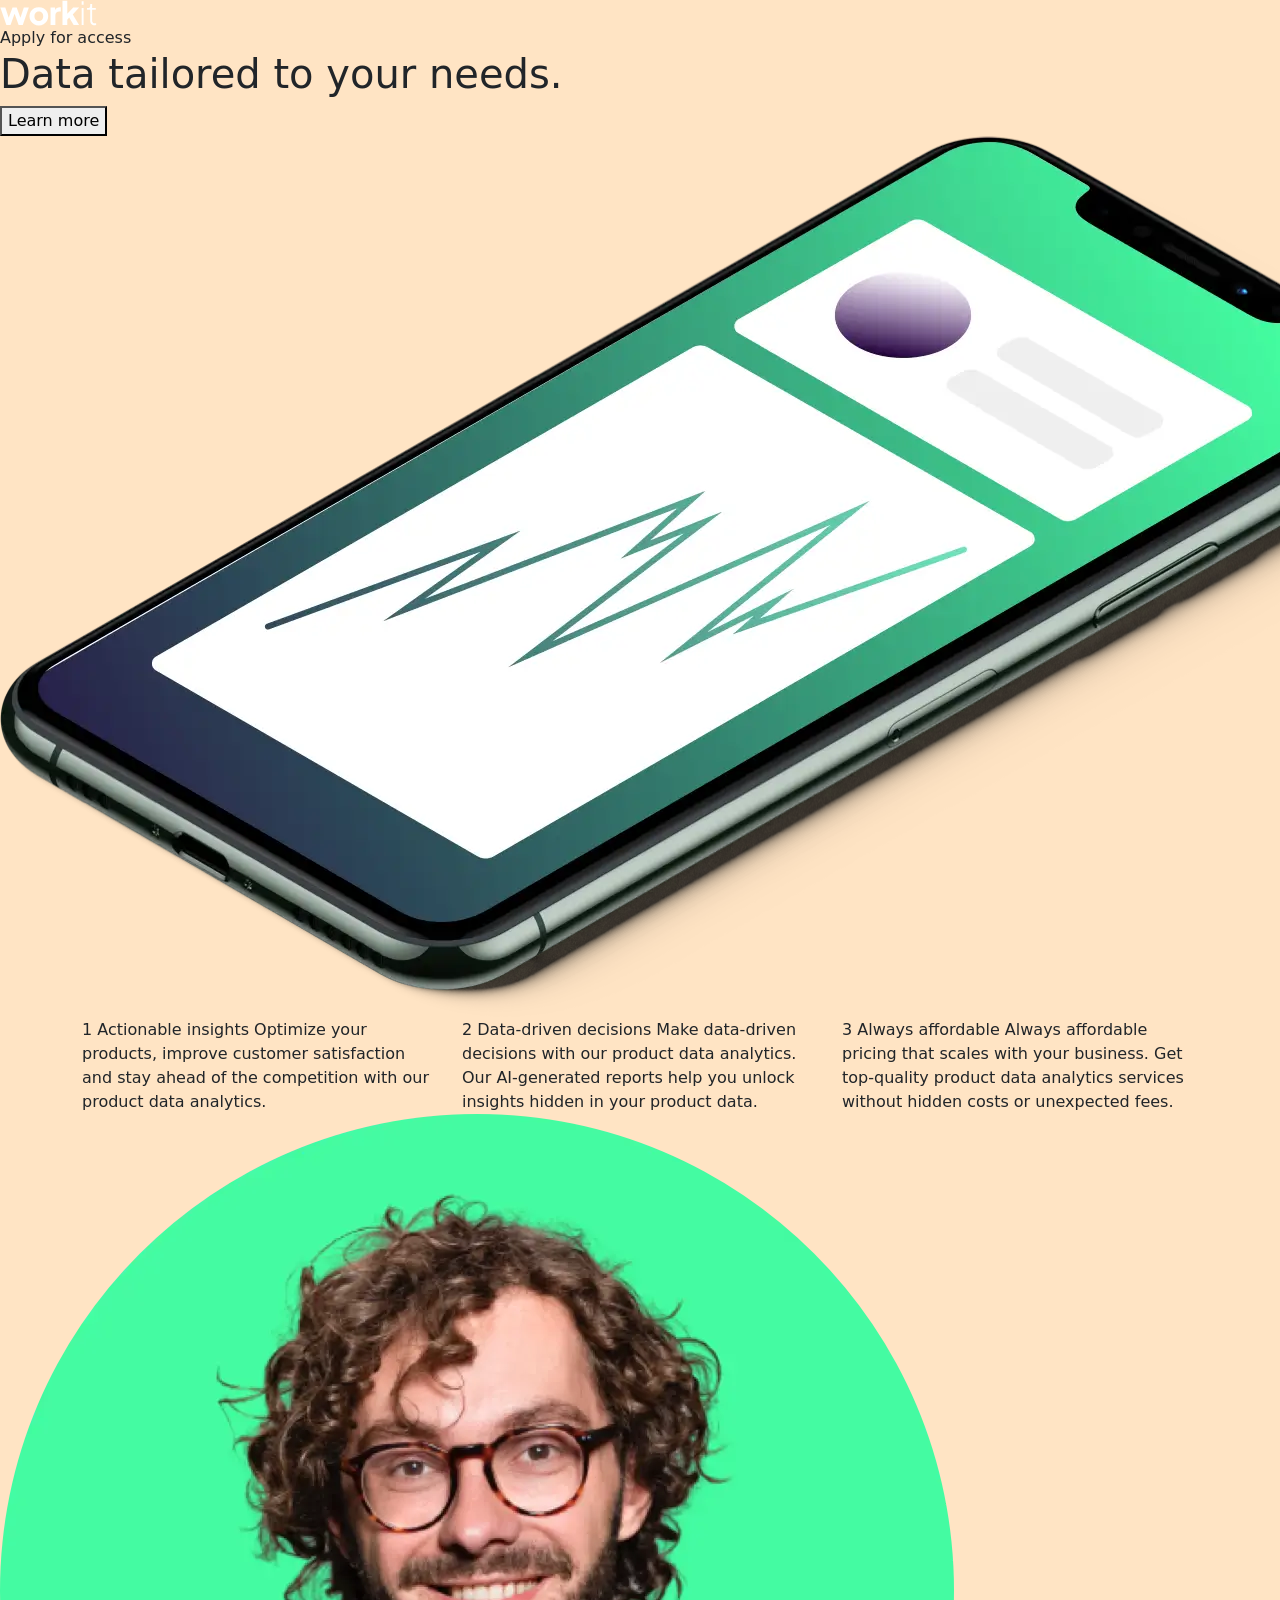
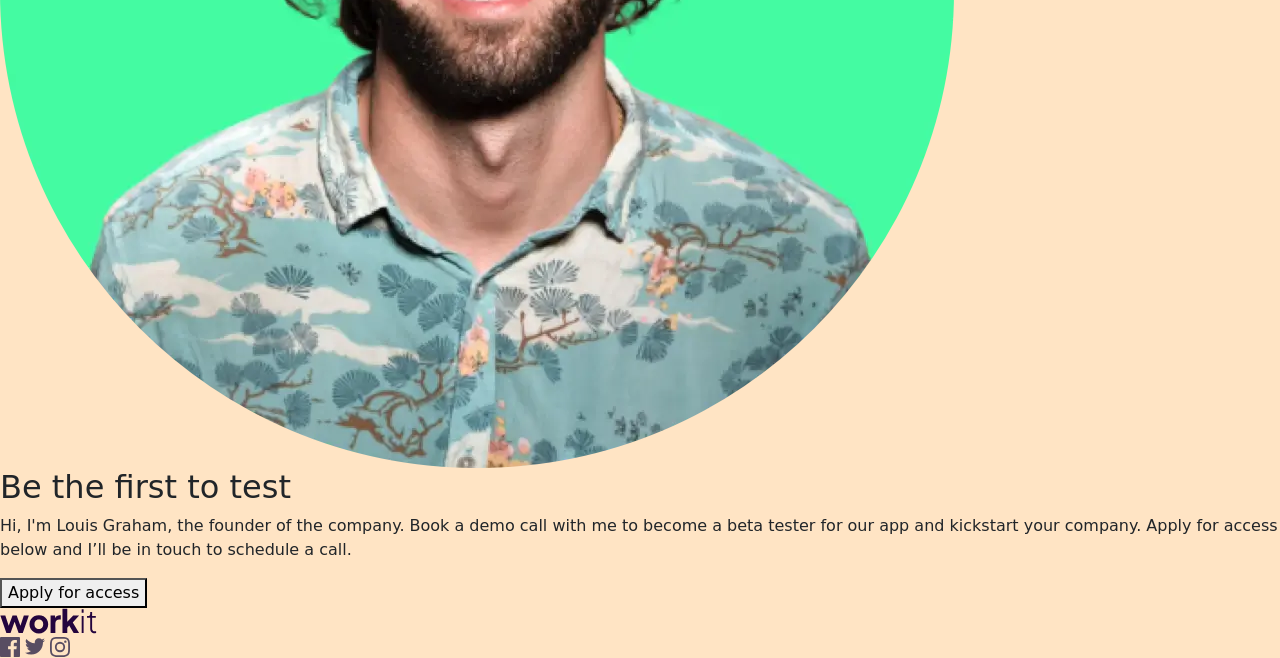
==== starter-code/index.html @ 794b06cb "inditial html structure and images" ====
<!DOCTYPE html>
<html lang="en">
<head>
  <meta charset="UTF-8">
  <meta name="viewport" content="width=device-width, initial-scale=1.0">
  <link href="https://cdn.jsdelivr.net/npm/bootstrap@5.3.0-alpha3/dist/css/bootstrap.min.css" rel="stylesheet" integrity="sha384-KK94CHFLLe+nY2dmCWGMq91rCGa5gtU4mk92HdvYe+M/SXH301p5ILy+dN9+nJOZ" crossorigin="anonymous">
  <script defer src="https://cdn.jsdelivr.net/npm/bootstrap@5.3.0-alpha3/dist/js/bootstrap.bundle.min.js" integrity="sha384-ENjdO4Dr2bkBIFxQpeoTz1HIcje39Wm4jDKdf19U8gI4ddQ3GYNS7NTKfAdVQSZe" crossorigin="anonymous"></script>
  <link rel="icon" type="image/png" sizes="32x32" href="./assets/images/favicon-32x32.png">
  <title>Frontend Mentor | Workit landing page</title>
  <link rel="stylesheet" href="style.css">
</head>
<body>
  <section class="first__section">
    <header>
      <div class="logo__container__light">
        <img src="/starter-code/assets/images/logo-light.svg" alt="logo">
      </div>
      <span class="apply">Apply for access</span>
    </header>
    <img src="/starter-code/assets/images/bg-pattern-1.svg" alt="swirly1" class="bg__pattern1 bg">
    <img src="/starter-code/assets/images/bg-pattern-2.svg" alt="swirly2" class="bg__pattern2 bg">
    <div class="intro__section">
      <h1>Data tailored to your needs.</h1>
      <button type="button">Learn more</button>
    </div>
    <div class="hero__container">
      <img src="../starter-code/assets/images/image-hero.webp" alt="smartphone">
    </div>
  </section>
  <section class="highlights">
    <div class="container">
      <div class="row">
        <div class="col-sm">
          1

          Actionable insights
  
          Optimize your products, improve customer satisfaction and stay ahead of the competition 
          with our product data analytics.
        </div>
        <div class="col-sm">
          2

          Data-driven decisions

          Make data-driven decisions with our product data analytics. Our AI-generated reports help 
          you unlock insights hidden in your product data.
        </div>
        <div class="col-sm">
          3

          Always affordable

          Always affordable pricing that scales with your business. Get top-quality product data 
          analytics services without hidden costs or unexpected fees.
        </div>
      </div>
    </div>
  </section>
  <section class="founder">
    <div class="founder__image__container">
      <img src="../starter-code/assets/images/image-founder.webp" alt="founder guy">
    </div>
    <div class="founder__info">
      <img src="/starter-code/assets/images/bg-pattern-3.svg" alt="swirly3" class="bg__pattern3 bg">
      <h2>Be the first to test</h2>
      <p> Hi, I'm Louis Graham, the founder of the company. Book a demo call with me to become a 
        beta tester for our app and kickstart your company. Apply for access below and I’ll be 
        in touch to schedule a call.</p>
      <button>Apply for access</button>
    </div>
  </section>
  <section class="socials">
    <div class="logo__container__dark">
      <img src="../starter-code/assets/images/logo-dark.svg" alt="logo">
    </div>
    <div class="social__icons__container">
      <img src="../starter-code/assets/images/icon-facebook.svg" alt="facebook icon" class="facebook">
      <img src="/starter-code/assets/images/icon-twitter.svg" alt="twitter icon" class="twitter">
      <img src="assets/images/icon-instagram.svg" alt="instagram icon" class="insta">
    </div>
  </section>
</body>
</html>
---- starter-code/style.css ----
body {
    background-color: bisque;
}

.bg {
    display: none;
}
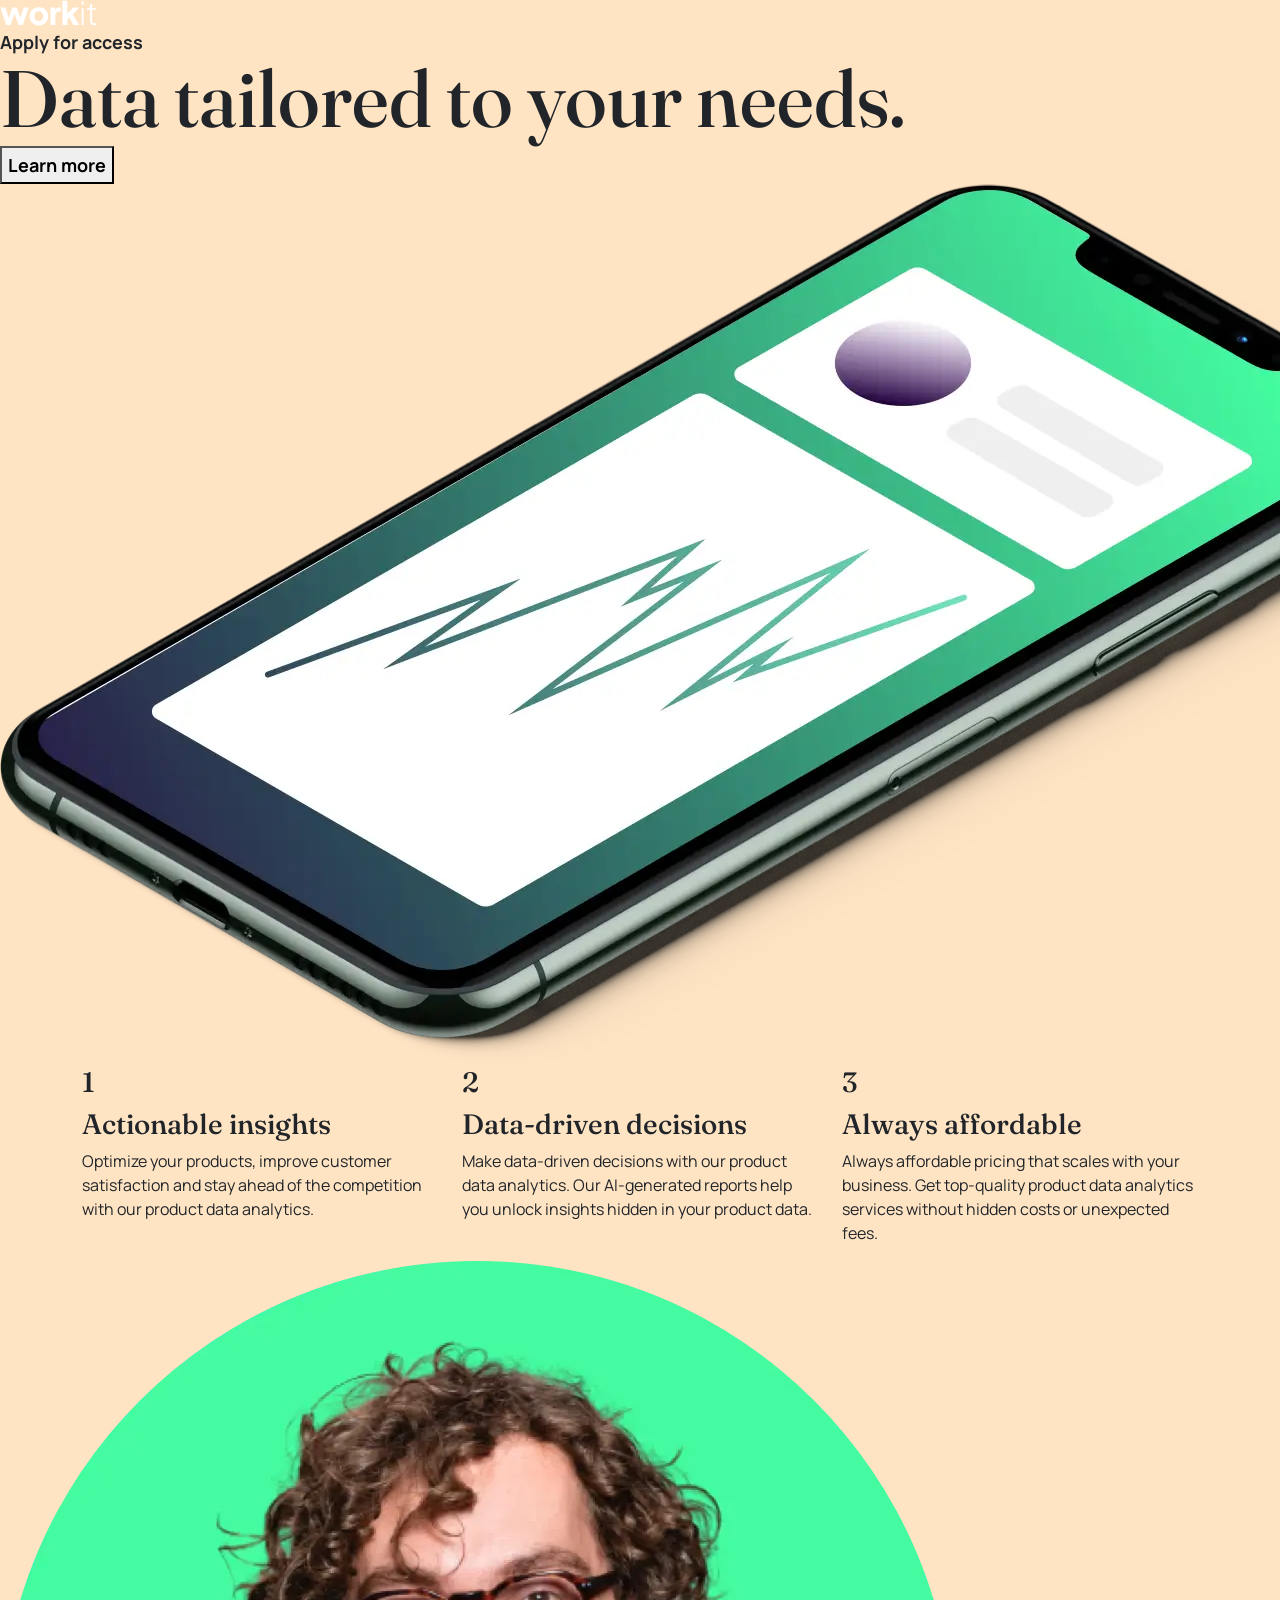
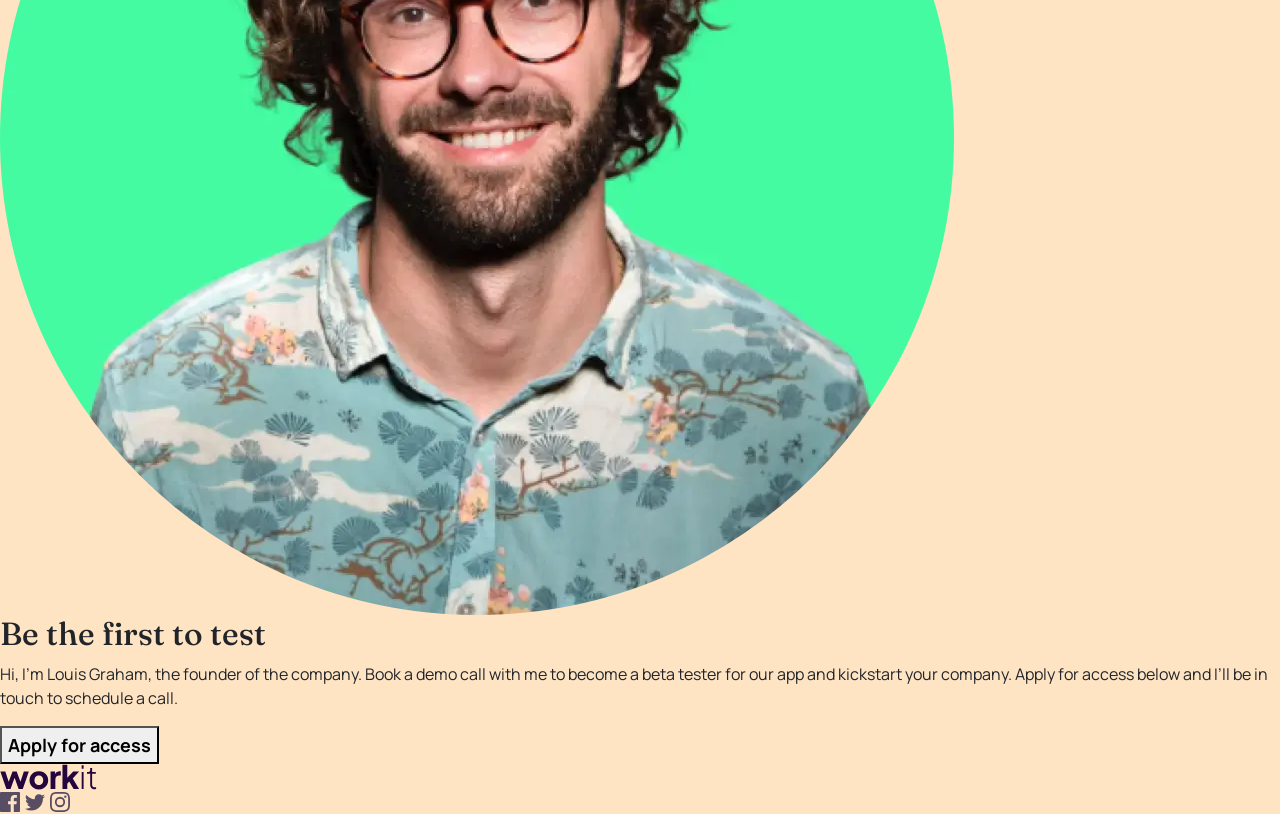
==== commit 8b5a798e: "bootstrap and font sizes" ====
--- a/starter-code/index.html
+++ b/starter-code/index.html
@@ -7,6 +7,12 @@
   <script defer src="https://cdn.jsdelivr.net/npm/bootstrap@5.3.0-alpha3/dist/js/bootstrap.bundle.min.js" integrity="sha384-ENjdO4Dr2bkBIFxQpeoTz1HIcje39Wm4jDKdf19U8gI4ddQ3GYNS7NTKfAdVQSZe" crossorigin="anonymous"></script>
   <link rel="icon" type="image/png" sizes="32x32" href="./assets/images/favicon-32x32.png">
   <title>Frontend Mentor | Workit landing page</title>
+  <link rel="preconnect" href="https://fonts.googleapis.com">
+  <link rel="preconnect" href="https://fonts.gstatic.com" crossorigin>
+  <link href="https://fonts.googleapis.com/css2?family=Fraunces:wght@700&display=swap" rel="stylesheet">
+  <link rel="preconnect" href="https://fonts.googleapis.com">
+  <link rel="preconnect" href="https://fonts.gstatic.com" crossorigin>
+  <link href="https://fonts.googleapis.com/css2?family=Manrope:wght@400;700&display=swap" rel="stylesheet">
   <link rel="stylesheet" href="style.css">
 </head>
 <body>
@@ -31,28 +37,26 @@
     <div class="container">
       <div class="row">
         <div class="col-sm">
-          1
-
-          Actionable insights
-  
-          Optimize your products, improve customer satisfaction and stay ahead of the competition 
-          with our product data analytics.
+          <h3 class="number">1</h3>
+          <h3 class="title">Actionable insights</h3>
+          <p class="explanation">
+            Optimize your products, improve customer satisfaction and stay ahead of the competition 
+            with our product data analytics.
+          </p>
         </div>
         <div class="col-sm">
-          2
-
-          Data-driven decisions
-
-          Make data-driven decisions with our product data analytics. Our AI-generated reports help 
-          you unlock insights hidden in your product data.
+          <h3 class="number">2</h3>
+          <h3 class="title">Data-driven decisions</h3>
+          <p class="explanation">
+            Make data-driven decisions with our product data analytics. Our AI-generated reports help 
+            you unlock insights hidden in your product data.
+          </p>
         </div>
         <div class="col-sm">
-          3
-
-          Always affordable
-
-          Always affordable pricing that scales with your business. Get top-quality product data 
-          analytics services without hidden costs or unexpected fees.
+          <h3 class="number">3</h3>
+          <h3 class="title">Always affordable</h3>
+          <p class="explanation"> Always affordable pricing that scales with your business. Get top-quality product data 
+            analytics services without hidden costs or unexpected fees.</p>
         </div>
       </div>
     </div>
--- a/starter-code/style.css
+++ b/starter-code/style.css
@@ -1,3 +1,42 @@
+/* FONTS AND SIZES */
+
+h1, 
+h2,
+h3 {
+    font-family: 'Fraunces', serif;
+}
+
+p {
+    font-family: 'Manrope', sans-serif;
+    font-weight: 400;
+}
+
+button,
+span {
+    font-family: 'Manrope', sans-serif;
+    font-weight: 700;
+}
+
+span {    
+    font-size: 18px;   
+    line-height: 32px;
+}
+
+h1 {    
+    font-size: 80px;
+    line-height: 80px;
+}
+
+button {
+    font-size: 18px;
+    line-height: 32px;
+}
+
+
+
+
+
+
 body {
     background-color: bisque;
 }
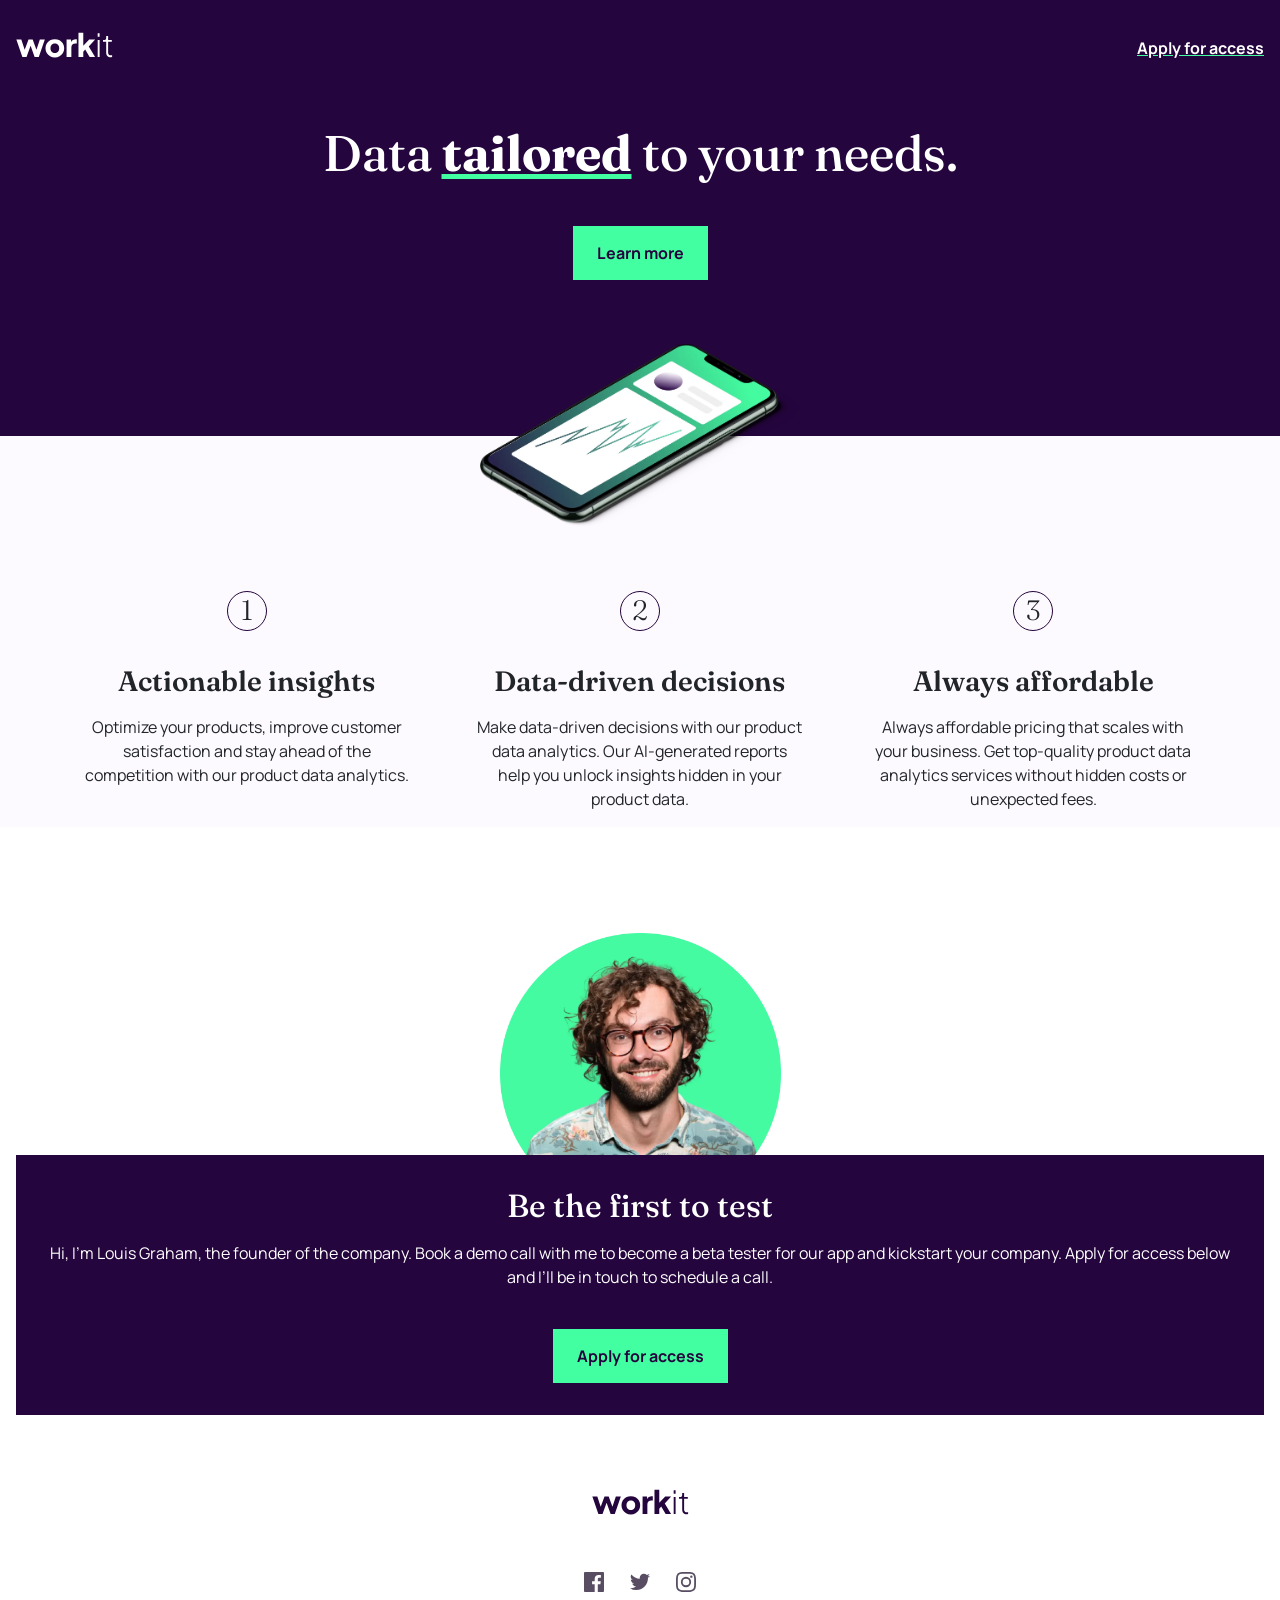
==== commit 3f193b03: "fix hero position" ====
--- a/starter-code/index.html
+++ b/starter-code/index.html
@@ -9,10 +9,7 @@
   <title>Frontend Mentor | Workit landing page</title>
   <link rel="preconnect" href="https://fonts.googleapis.com">
   <link rel="preconnect" href="https://fonts.gstatic.com" crossorigin>
-  <link href="https://fonts.googleapis.com/css2?family=Fraunces:wght@700&display=swap" rel="stylesheet">
-  <link rel="preconnect" href="https://fonts.googleapis.com">
-  <link rel="preconnect" href="https://fonts.gstatic.com" crossorigin>
-  <link href="https://fonts.googleapis.com/css2?family=Manrope:wght@400;700&display=swap" rel="stylesheet">
+  <link href="https://fonts.googleapis.com/css2?family=Fraunces:wght@300;600&family=Manrope:wght@400;700&display=swap" rel="stylesheet">
   <link rel="stylesheet" href="style.css">
 </head>
 <body>
@@ -21,17 +18,18 @@
       <div class="logo__container__light">
         <img src="/starter-code/assets/images/logo-light.svg" alt="logo">
       </div>
-      <span class="apply">Apply for access</span>
+      <span class="apply underline">Apply for access</span>
     </header>
     <img src="/starter-code/assets/images/bg-pattern-1.svg" alt="swirly1" class="bg__pattern1 bg">
     <img src="/starter-code/assets/images/bg-pattern-2.svg" alt="swirly2" class="bg__pattern2 bg">
     <div class="intro__section">
-      <h1>Data tailored to your needs.</h1>
+      <h1>Data <span class="underline">tailored</span> to your needs.</h1>
       <button type="button">Learn more</button>
     </div>
-    <div class="hero__container">
-      <img src="../starter-code/assets/images/image-hero.webp" alt="smartphone">
-    </div>
+    <img class ='hero' src="../starter-code/assets/images/image-hero.webp" alt="smartphone">
+    <!-- <div class="hero__container">
+      
+    </div> -->
   </section>
   <section class="highlights">
     <div class="container">
@@ -62,9 +60,7 @@
     </div>
   </section>
   <section class="founder">
-    <div class="founder__image__container">
-      <img src="../starter-code/assets/images/image-founder.webp" alt="founder guy">
-    </div>
+    <img class='founder__headshot'src="../starter-code/assets/images/image-founder.webp" alt="founder guy">
     <div class="founder__info">
       <img src="/starter-code/assets/images/bg-pattern-3.svg" alt="swirly3" class="bg__pattern3 bg">
       <h2>Be the first to test</h2>
--- a/starter-code/style.css
+++ b/starter-code/style.css
@@ -1,4 +1,24 @@
-/* FONTS AND SIZES */
+* {
+    margin: 0;
+    padding: 0;
+    box-sizing: border-box;
+}
+
+:root {
+   --darkPurple: hsla(273, 85%, 13%, 1);
+   --brightGreen: hsla(150, 100%, 63%, 1);
+   --palePurple: hsla(271, 12%, 34%, 1);
+   --ghostWhite: hsla(274, 100%, 99%, 1);
+}
+
+button {
+    font-size: 16px;
+    line-height: 32px;
+}
+
+
+
+/* FONTS, SIZES, AND COLORS */
 
 h1, 
 h2,
@@ -6,9 +26,25 @@
     font-family: 'Fraunces', serif;
 }
 
+h3 {
+    font-size: 28px;
+    font-weight: 600;
+    line-height: 36px;
+}
+
+.number {
+    font-weight: 300;
+}
+
+section.first__section h1,
+section.first__section span {
+    color: white;
+}
+
 p {
     font-family: 'Manrope', sans-serif;
     font-weight: 400;
+    font-size: 16px;
 }
 
 button,
@@ -18,29 +54,164 @@
 }
 
 span {    
-    font-size: 18px;   
+    font-size: 16px;   
     line-height: 32px;
 }
 
 h1 {    
-    font-size: 80px;
-    line-height: 80px;
-}
-
-button {
-    font-size: 18px;
-    line-height: 32px;
-}
-
-
-
-
-
-
-body {
-    background-color: bisque;
-}
+    font-size: 50px;
+    line-height: 50px;
+}
+
+h1 span {
+    font-size: 50px;
+    line-height: 50px;
+    font-family: 'Fraunces', serif;
+}
+
 
 .bg {
     display: none;
-}+}
+
+/* FIRST SECTION */
+
+header {
+    display: flex;
+    justify-content: space-between;
+    padding-top: 32px;
+    padding-left: 1rem;
+    padding-right: 1rem;
+}
+
+span.underline {
+    text-decoration: underline;
+    text-decoration-color: var(--brightGreen);
+}
+
+.first__section {
+    background-color: var(--darkPurple);
+    display: flex;
+    flex-direction: column;
+    text-align: center;
+    position: relative;
+}
+
+.intro__section {
+    margin-top: 64px;
+    padding-bottom: 156px;
+    display: flex;
+    flex-direction: column;
+    align-items: center;
+}
+
+.intro__section button {
+    margin-top: 40px;
+
+}
+.hero {
+    width: 320px;
+    height: 184px;
+    position: absolute;
+    bottom: 0;
+    transform: translate(0, 50%);
+    align-self: center;
+}
+
+button {
+    background-color: var(--brightGreen);
+    color: var(--darkPurple);
+    padding: 11px 24px;
+    border: none;
+}
+
+/* HIGHLIGHTS */
+
+.highlights {
+    background-color: var(--ghostWhite);
+    padding-top: 155px;
+    text-align: center;
+}
+
+.row {
+    gap: 40px;
+}
+
+.number {
+    display: inline-flex;
+    border: 1px solid var(--darkPurple);
+    border-radius: 50%;
+    /* padding: 1rem; */
+    width: 2.5rem;
+    height: 2.5rem;
+    align-content: center;
+    justify-content: center;
+}
+
+h3.title {
+    margin-top: 24px;
+}
+
+p.explanation {
+    margin-top: 1rem;
+}
+
+/* FOUNDER */
+
+.founder {
+    padding-top: 328px;
+    position: relative;
+    display: flex;
+    flex-direction: column;
+    align-items: center;
+}
+
+.founder__headshot {
+    height: 281px;
+    width: 281px;
+    position: absolute;
+    top: 18%;
+    
+}
+
+.founder {
+    background-color: white;
+}
+
+
+.founder__info {
+    background-color: var(--darkPurple);
+    color: white;
+    position: relative;
+    padding: 2rem;
+    text-align: center;
+    margin: 0 1rem 0 1rem;
+}
+
+
+.founder__info p {
+    margin-top: 1rem;
+}
+
+.founder__info button {
+    margin-top: 1.5rem;
+}
+
+/* SOCIALS */
+
+.socials {
+    background-color: white;
+    display: flex;
+    flex-direction: column;
+    align-items: center;
+    gap: 57px;
+    padding: 74px 0 63px 0;
+}
+
+.social__icons__container {
+    display: flex;
+    gap: 26px;
+}
+
+
+
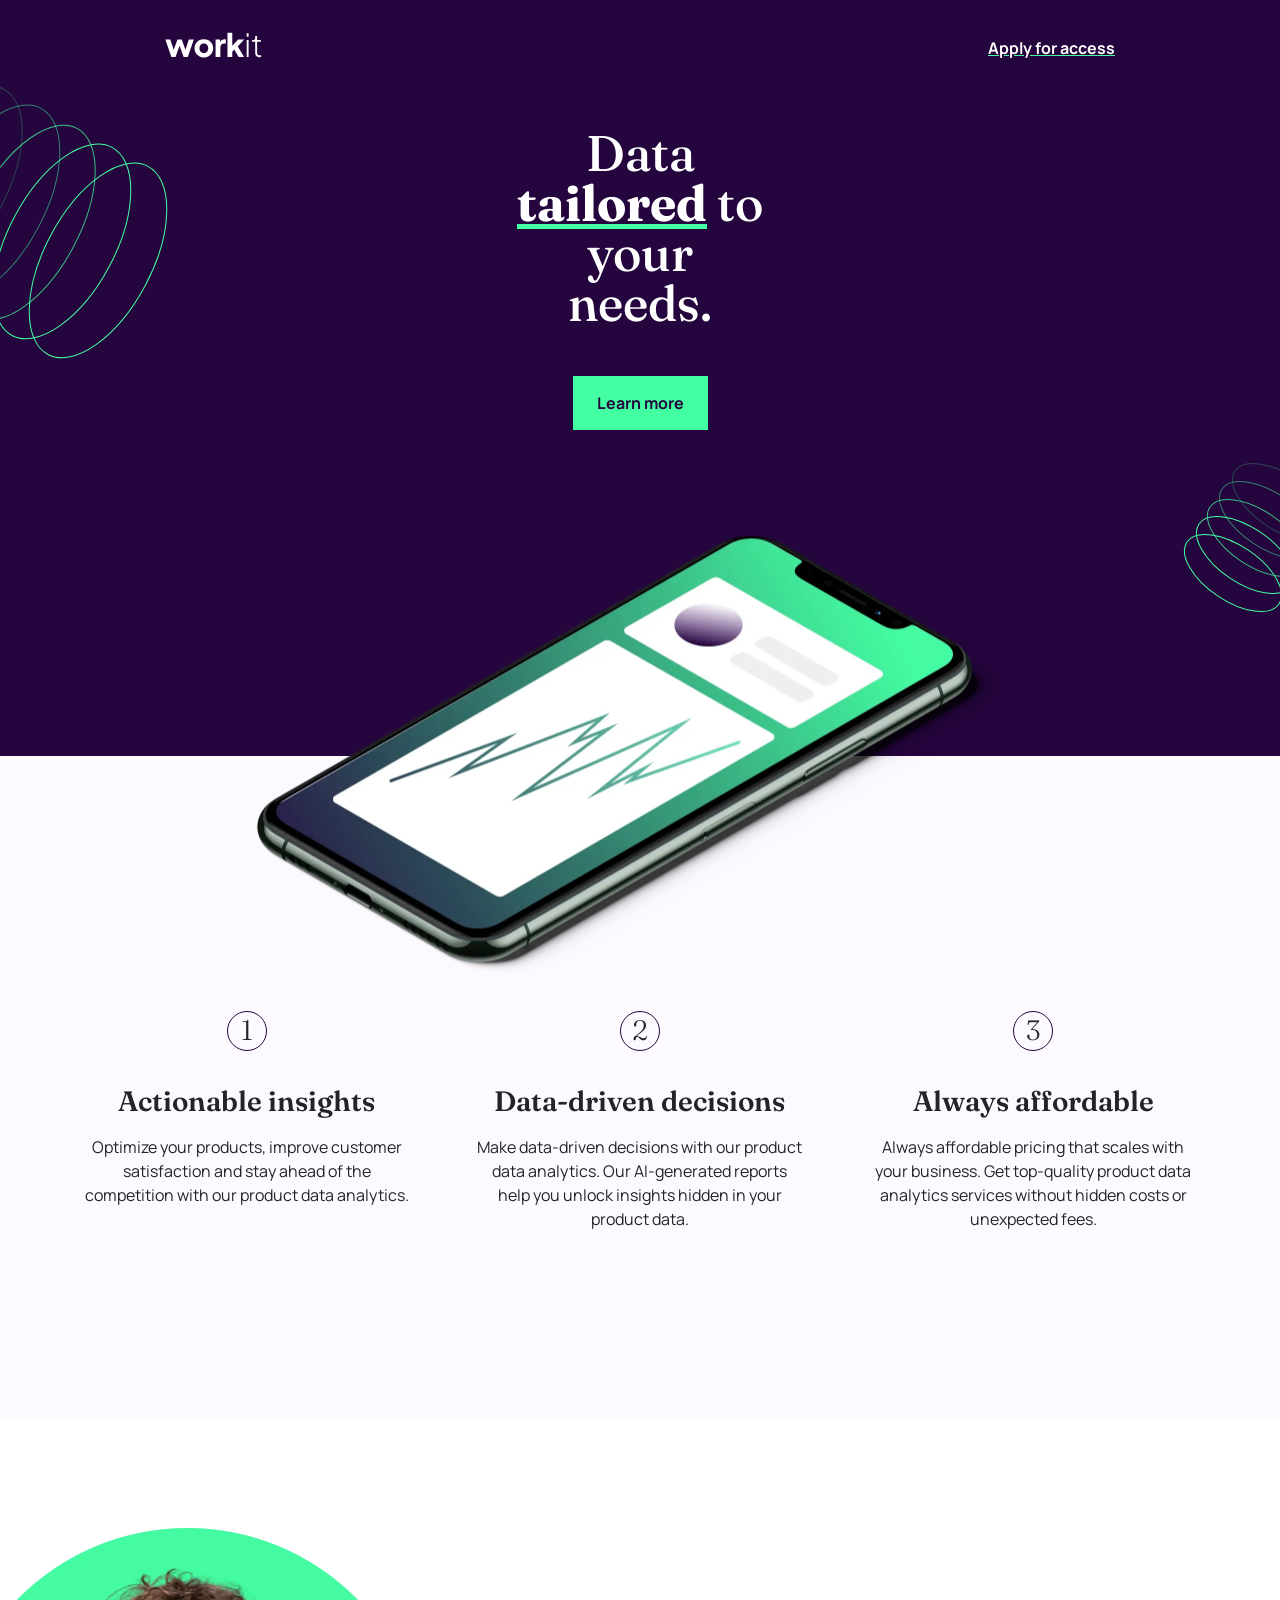
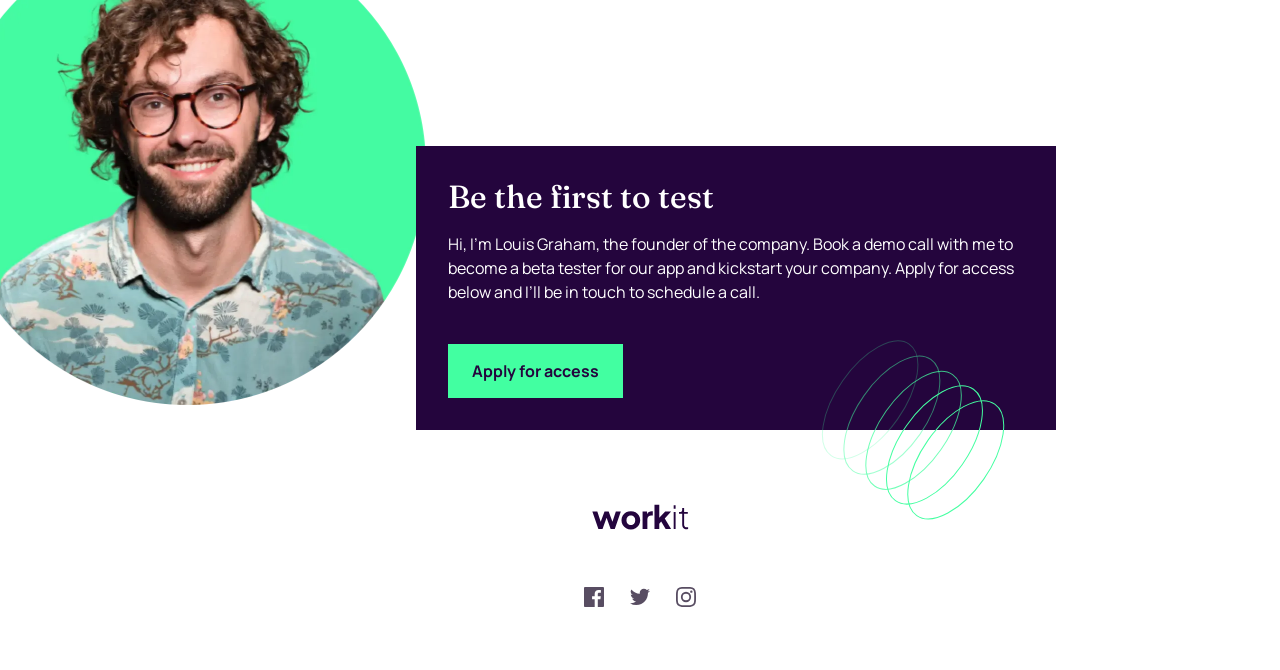
==== commit 6efd5adb: "fix spacing" ====
--- a/starter-code/index.html
+++ b/starter-code/index.html
@@ -34,27 +34,38 @@
   <section class="highlights">
     <div class="container">
       <div class="row">
-        <div class="col-sm">
-          <h3 class="number">1</h3>
-          <h3 class="title">Actionable insights</h3>
-          <p class="explanation">
-            Optimize your products, improve customer satisfaction and stay ahead of the competition 
-            with our product data analytics.
-          </p>
+        <div class="col-lg">
+          <div class="number__container">
+            <h3 class="number">1</h3>
+          </div>
+          <div class="text__container">
+            <h3 class="title">Actionable insights</h3>
+            <p class="explanation">
+              Optimize your products, improve customer satisfaction and stay ahead of the competition 
+              with our product data analytics.
+            </p>
+          </div>
         </div>
-        <div class="col-sm">
-          <h3 class="number">2</h3>
-          <h3 class="title">Data-driven decisions</h3>
-          <p class="explanation">
-            Make data-driven decisions with our product data analytics. Our AI-generated reports help 
-            you unlock insights hidden in your product data.
-          </p>
+        <div class="col-lg">
+          <div class="number__container"><h3 class="number">2</h3>
+          </div>
+          <div class="text__container">
+            <h3 class="title">Data-driven decisions</h3>
+            <p class="explanation">
+              Make data-driven decisions with our product data analytics. Our AI-generated reports help 
+              you unlock insights hidden in your product data.
+            </p>
+          </div>
         </div>
-        <div class="col-sm">
-          <h3 class="number">3</h3>
-          <h3 class="title">Always affordable</h3>
-          <p class="explanation"> Always affordable pricing that scales with your business. Get top-quality product data 
-            analytics services without hidden costs or unexpected fees.</p>
+        <div class="col-lg">
+          <div class="number__container">
+            <h3 class="number">3</h3>
+          </div>
+          <div class="text__container">
+            <h3 class="title">Always affordable</h3>
+            <p class="explanation"> Always affordable pricing that scales with your business. Get top-quality product data 
+              analytics services without hidden costs or unexpected fees.</p>
+          </div>
         </div>
       </div>
     </div>
--- a/starter-code/style.css
+++ b/starter-code/style.css
@@ -76,6 +76,13 @@
 
 /* FIRST SECTION */
 
+body {
+    display: flex;
+    flex-direction: column;
+    width: 100%;
+    height: 100vh;
+}
+
 header {
     display: flex;
     justify-content: space-between;
@@ -95,6 +102,7 @@
     flex-direction: column;
     text-align: center;
     position: relative;
+    
 }
 
 .intro__section {
@@ -213,5 +221,133 @@
     gap: 26px;
 }
 
-
-
+/* TABLET */
+
+@media (min-width: 767px) {
+
+    /* INTRO  SECTION */
+    .bg__pattern1,
+    .bg__pattern2,
+    .bg__pattern3 {
+        display: block;
+        position: absolute;
+    }
+
+    .bg__pattern1 {
+        left: -14rem;
+        transform: translate(0, 20%);
+    }
+
+    .bg__pattern2 {
+        right: -6rem;
+        bottom: 3rem;
+    }
+
+    .intro__section h1 {
+        max-width: 50%;
+    }
+
+    .hero {
+        width: 514px;
+        height: 296px;
+    }
+
+    .intro__section {
+        padding-bottom: 220px;
+    }
+
+   
+
+    /* HIGHLIGHTS */
+
+    .col-lg {
+        display: flex;
+        flex-direction: row;
+        align-items: center;
+        gap: 2rem;
+        max-width: 80%;
+    }
+
+    .text__container {
+        text-align: left;
+    }
+
+    div.row {
+        justify-content: center;
+    }
+
+    /* FOUNDER */
+
+    .founder__info {
+        width: 70%;
+        transform: translate(15%, 0);
+        text-align: left;
+    }
+
+    .founder__headshot {
+        transform: translate(-75%, 0);
+    }
+
+    .bg__pattern3 {
+        bottom: 0;
+        transform: translate(0, 50%);
+        right: 2rem;
+    }
+}
+
+@media (min-width: 1000px) {
+    header {
+        padding-left: 165px;
+        padding-right: 165px;
+    }
+
+    .intro__section {
+        padding-bottom: 326px;
+    }
+
+    .intro__section h1 {
+        max-width: 20%;
+    }
+
+    .bg__pattern1 {
+        left: -9rem;
+    }
+
+    .bg__pattern2 {
+        right: -4rem;
+        bottom: 8rem;
+    }
+
+    .hero {
+        width: 767px;
+        height: 441px;
+    }
+
+    .highlights {
+        padding-top: 255px;
+        padding-bottom: 171px;
+    }
+
+    .col-lg {
+        display: block;
+        text-align: center;
+    }
+
+    .text__container {
+        text-align: center;
+    }
+
+    .founder__headshot {
+        height: 477px;
+        width: 477px;
+        transform: translate(-95%, 0);
+    }
+
+    .founder__info {
+        width: 50%;
+        transform: translate(15%, 0);
+        text-align: left;
+    }
+}
+
+
